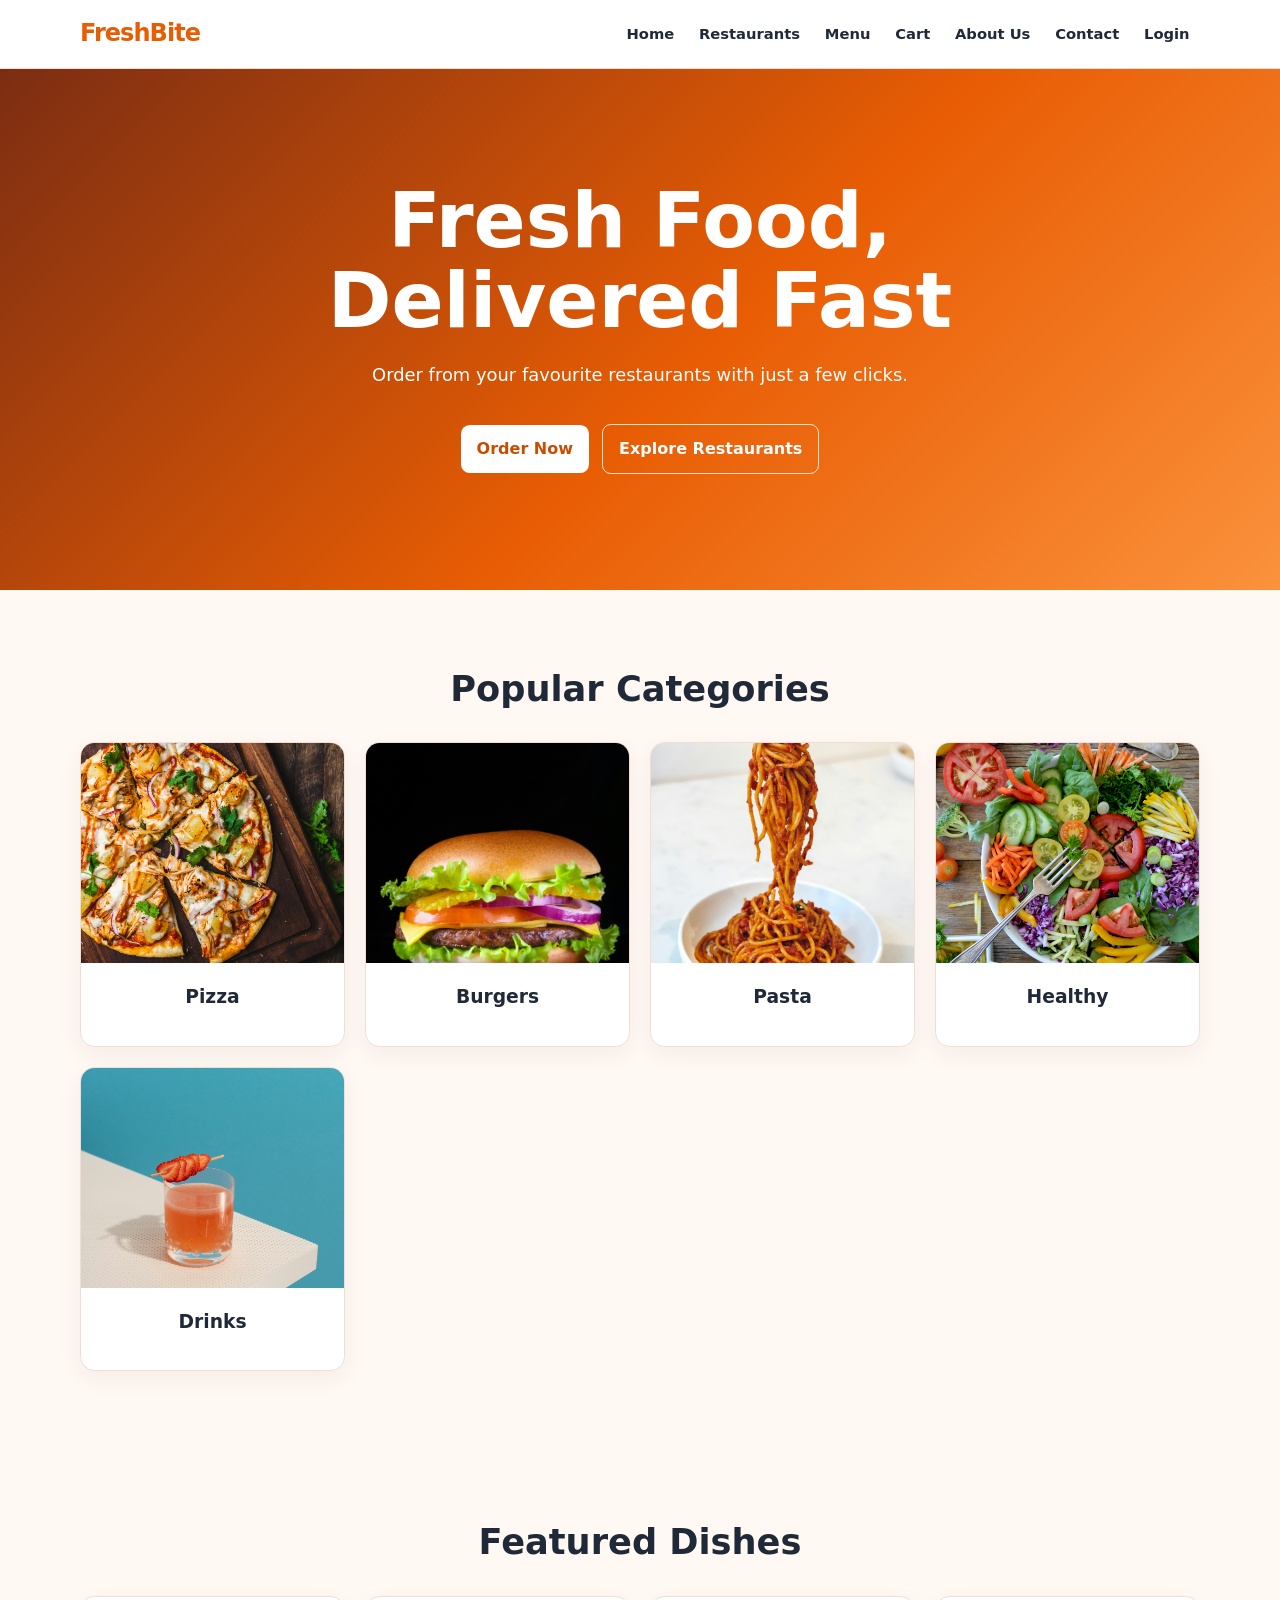
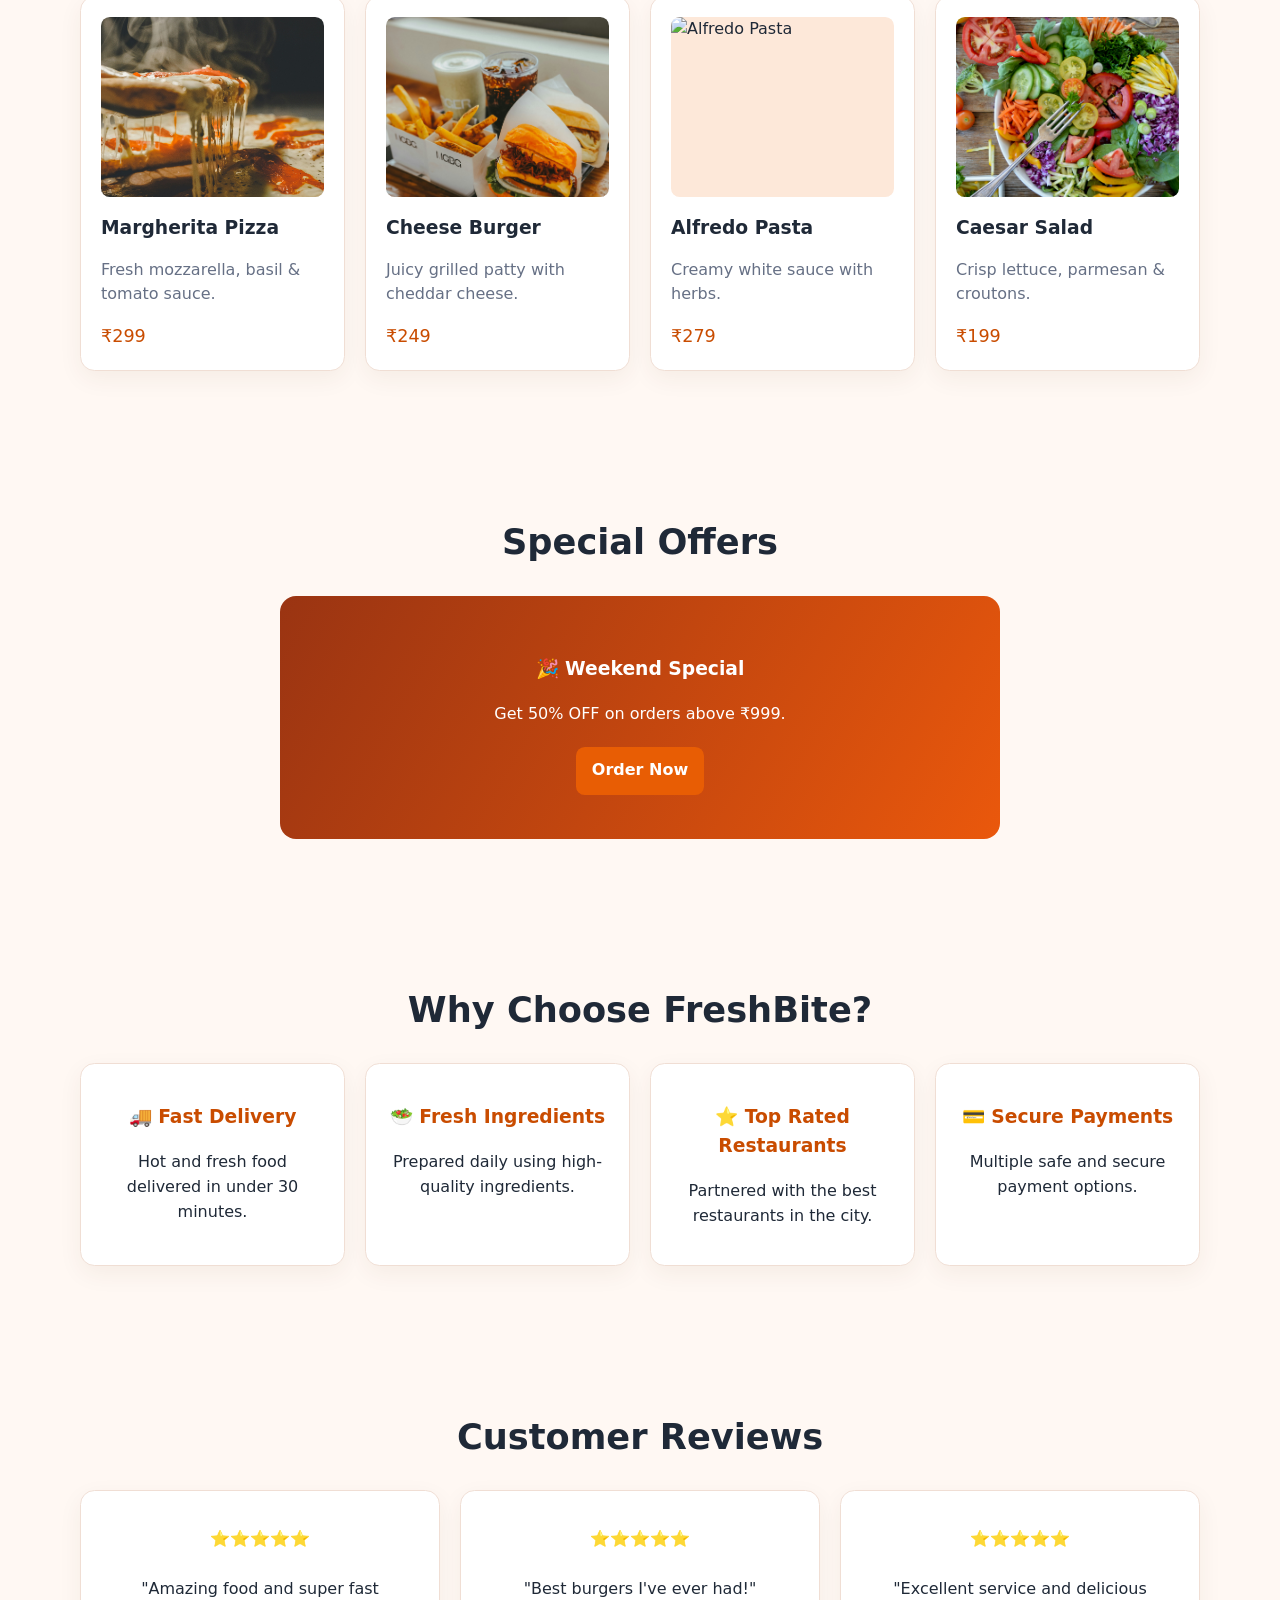
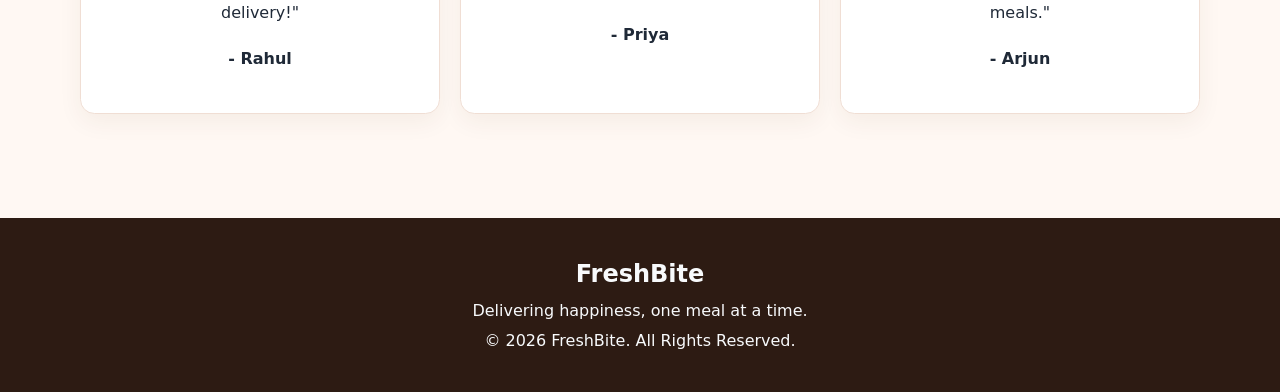
==== index.html @ dc87986f "Initial commit - FreshBite Food Ordering Website" ====
<!DOCTYPE html>
<html lang="en">
<head>
    <meta charset="UTF-8">
    <meta name="viewport" content="width=device-width, initial-scale=1.0">
    <title>FreshBite | Food Ordering</title>
    <link rel="stylesheet" href="style.css">
</head>
<div id="toast" class="toast">
    ✅ Item added to cart!
</div>
<body>
    <header>
        <nav>
            <h2>FreshBite</h2>
            <ul>
                <li><a href="index.html">Home</a></li>
                <li><a href="restaurants.html">Restaurants</a></li>
                <li><a href="menu.html">Menu</a></li>
                <li><a href="cart.html">Cart</a></li>
                <li><a href="about us.html">About Us</a></li>
                <li><a href="contact.html">Contact</a></li>
                <li><a href="login.html">Login</a></li>

            </ul>
        </nav>
    </header>
<section class="hero">

    <div class="hero-content">

        <h1>
            Fresh Food,
            Delivered Fast
        </h1>

        <p>

            Order from your favourite restaurants
            with just a few clicks.

        </p>

        <a href="menu.html">Order Now</a>

        <a href="restaurants.html">
            Explore Restaurants
        </a>

    </div>
</section>
<section class="categories">

    <h2>Popular Categories</h2>

    <div class="category-container">

        <div class="category-card">
            <img src="images/pizza.jpg" alt="Pizza">
            <h3>Pizza</h3>
        </div>

        <div class="category-card">
            <img src="images/burger.jpg" alt="Burger">
            <h3>Burgers</h3>
        </div>

        <div class="category-card">
            <img src="images/pasta.jpg" alt="Pasta">
            <h3>Pasta</h3>
        </div>

        <div class="category-card">
            <img src="images/salad.jpg" alt="Salad">
            <h3>Healthy</h3>
        </div>

        <div class="category-card">
            <img src="images/drinks.jpg" alt="Drinks">
            <h3>Drinks</h3>
        </div>

    </div>

</section>

<section class="featured">

    <h2>Featured Dishes</h2>

    <div class="food-container">

        <div class="food-card">
            <img src="images/pizza 2.jpg" alt="Margherita pizza">
            <h3>Margherita Pizza</h3>
            <p>Fresh mozzarella, basil & tomato sauce.</p>
            <span>₹299</span>
        </div>

        <div class="food-card">
            <img src="images/burgers with fries and drinks.jpg" alt="Cheeseburger">
            <h3>Cheese Burger</h3>
            <p>Juicy grilled patty with cheddar cheese.</p>
            <span>₹249</span>
        </div>

        <div class="food-card">
            <img src="images/alfredo pasta.jpg" alt="Alfredo Pasta">
            <h3>Alfredo Pasta</h3>
            <p>Creamy white sauce with herbs.</p>
            <span>₹279</span>
        </div>

        <div class="food-card">
            <img src="images/salad.jpg" alt="Caesar Salad">
            <h3>Caesar Salad</h3>
            <p>Crisp lettuce, parmesan & croutons.</p>
            <span>₹199</span>
        </div>

    </div>

</section>

<section class="offers">

    <h2>Special Offers</h2>

    <div class="offer-banner">

        <h3>🎉 Weekend Special</h3>

        <p>
            Get 50% OFF on orders above ₹999.
        </p>

        <a href="menu.html">Order Now</a>

    </div>

</section>

<section class="why-us">

    <h2>Why Choose FreshBite?</h2>

    <div class="features">

        <div class="feature-card">
            <h3>🚚 Fast Delivery</h3>
            <p>Hot and fresh food delivered in under 30 minutes.</p>
        </div>

        <div class="feature-card">
            <h3>🥗 Fresh Ingredients</h3>
            <p>Prepared daily using high-quality ingredients.</p>
        </div>

        <div class="feature-card">
            <h3>⭐ Top Rated Restaurants</h3>
            <p>Partnered with the best restaurants in the city.</p>
        </div>

        <div class="feature-card">
            <h3>💳 Secure Payments</h3>
            <p>Multiple safe and secure payment options.</p>
        </div>

    </div>

</section>
<section class="reviews">

    <h2>Customer Reviews</h2>

    <div class="review-container">

        <div class="review-card">
            <p>
                ⭐⭐⭐⭐⭐ <br><br>
                "Amazing food and super fast delivery!"
            </p>
            <h4>- Rahul</h4>
        </div>

        <div class="review-card">
            <p>
                ⭐⭐⭐⭐⭐ <br><br>
                "Best burgers I've ever had!"
            </p>
            <h4>- Priya</h4>
        </div>

        <div class="review-card">
            <p>
                ⭐⭐⭐⭐⭐ <br><br>
                "Excellent service and delicious meals."
            </p>
            <h4>- Arjun</h4>
        </div>

    </div>

</section>
<footer>

    <div class="footer-content">

        <h2>FreshBite</h2>

        <p>
            Delivering happiness, one meal at a time.
        </p>

        <p>
            © 2026 FreshBite. All Rights Reserved.
        </p>

    </div>

</footer>

<script src="script.js" defer></script>
</body>
</html>
---- style.css ----
:root {
  --brand: #e85d04;
  --brand-dark: #c94c00;
  --ink: #1f2937;
  --muted: #667085;
  --surface: #ffffff;
  --page: #fff8f3;
  --line: #f0ded4;
  font-family: Inter, ui-sans-serif, system-ui, -apple-system, BlinkMacSystemFont, "Segoe UI", sans-serif;
}

* { box-sizing: border-box; }
body { margin: 0; color: var(--ink); background: var(--page); line-height: 1.55; }
img { display: block; max-width: 100%; }
a { color: inherit; text-decoration: none; }


body { animation: page-enter .45s ease-out both; }
@keyframes page-enter {
  from { opacity: 0; transform: translateY(10px); }
  to { opacity: 1; transform: translateY(0); }
}

header { background: #fff; border-bottom: 1px solid var(--line); position: sticky; top: 0; z-index: 10; }
nav { width: min(1120px, calc(100% - 2rem)); min-height: 68px; margin: auto; display: flex; align-items: center; justify-content: space-between; gap: 1rem; }
nav h2 { margin: 0; color: var(--brand); letter-spacing: -.04em; }
nav ul { padding: 0; margin: 0; display: flex; flex-wrap: wrap; justify-content: flex-end; gap: .25rem; list-style: none; }
nav a { display: block; padding: .45rem .65rem; border-radius: .45rem; font-weight: 650; font-size: .92rem; }
nav a:hover, nav a:focus-visible { color: var(--brand); background: #fff0e8; outline: 0; }
nav a{
    transition: 0.3s;
}

nav a:hover{
    color:#ff6b35;
}


section { width: min(1120px, calc(100% - 2rem)); margin: 0 auto; padding: 4.5rem 0; }
section > h2 { margin: 0 0 1.6rem; text-align: center; font-size: clamp(1.65rem, 4vw, 2.2rem); }
.hero, .menu-hero, .restaurant-hero { width: 100%; max-width: none; padding: 7rem max(1rem, calc((100% - 1120px) / 2)); text-align: center; color: #fff; background: linear-gradient(135deg, #7c2d12, #e85d04 55%, #fb923c); }
.hero-content { max-width: 700px; margin: auto; }
.hero h1, .menu-hero h1, .restaurant-hero h1 { margin: 0; font-size: clamp(2.5rem, 7vw, 4.8rem); line-height: 1.04; }
.hero p, .menu-hero p, .restaurant-hero p { max-width: 570px; margin: 1.25rem auto 2rem; font-size: 1.12rem; }
.hero a, .offer-banner a, button, .restaurant-card a { display: inline-block; border: 0; border-radius: .55rem; padding: .72rem 1rem; margin: .25rem; background: var(--brand); color: #fff; font: inherit; font-weight: 750; cursor: pointer; }
.hero a { background: #fff; color: var(--brand-dark); }
.hero a + a { color: #fff; background: transparent; border: 1px solid rgba(255,255,255,.8); }
button:hover, .offer-banner a:hover, .restaurant-card a:hover { background: var(--brand-dark); }
button{
    transition:0.3s ease;
    cursor:pointer;
}

button:hover{
    background:#ff6b35;
    color:#fff;
    transform:translateY(-2px);
}

.category-container, .food-container, .features, .review-container, .restaurant-container { display: grid; grid-template-columns: repeat(auto-fit, minmax(210px, 1fr)); gap: 1.25rem; }
.review-card{
    transition:.3s;
}

.review-card:hover{
    transform:translateY(-5px);
    box-shadow:0 10px 20px rgba(0,0,0,.1);
}
.category-card, .food-card, .feature-card, .review-card, .restaurant-card, .profile-card, .address-card, .orders-card, .cart-item, .cart-summary { overflow: hidden; padding: 1.25rem; border: 1px solid var(--line); border-radius: .9rem; background: var(--surface); box-shadow: 0 8px 24px rgba(92, 43, 15, .06); }
.category-card { padding: 0 0 1rem; text-align: center; }
.category-card img, .food-card img, .restaurant-card img, .product-details > img, .cart-item img { width: 100%; height: 180px; object-fit: cover; border-radius: .55rem; background: #fde8d9; }
.category-card img { height: 220px; border-radius: 0; }
.food-card h3, .restaurant-card h3 { margin: 1rem 0 .35rem; }
.food-card p, .restaurant-card p { color: var(--muted); }
.food-card span, .food-card h4 { color: var(--brand-dark); font-size: 1.1rem; }
.food-card button { width: calc(100% - .5rem); margin-top: .6rem; }
.food-card{
    transition:0.3s ease;
}

.food-card:hover{
    transform:translateY(-8px);
    box-shadow:0 15px 30px rgba(0,0,0,.15);
}
.restaurant-card{
    transition:.3s;
}

.restaurant-card:hover{
    transform:scale(1.03);
    box-shadow:0 15px 25px rgba(0,0,0,.15);
}
.food-card img,
.restaurant-card img{
    transition:.4s;
}

.food-card:hover img,
.restaurant-card:hover img{
    transform:scale(1.08);
}

.offer-banner { max-width: 720px; margin: auto; padding: 2.5rem 1.5rem; border-radius: 1rem; text-align: center; color: #fff; background: linear-gradient(120deg, #9a3412, #ea580c); }
.feature-card, .review-card { text-align: center; }
.feature-card h3 { color: var(--brand-dark); }
.feature-card{
    transition:.3s;
}

.feature-card:hover{
    transform:translateY(-6px);
    background:#fff9f5;
}
.menu-categories, .search-section { padding-top: 2rem; padding-bottom: 0; text-align: center; }
.search-section input { max-width: 560px; background: #fff; }
.restaurant-card[hidden] { display: none; }
.restaurants { padding-top: 3rem; }
.restaurants > h2 { color: var(--brand-dark); }
.search-section { max-width: 700px; }
.search-section input { padding: .9rem 1rem; border: 2px solid var(--line); box-shadow: 0 8px 20px rgba(92, 43, 15, .08); }
.search-section input:focus { border-color: var(--brand); box-shadow: 0 0 0 4px rgba(232, 93, 4, .14); }
#search-message { min-height: 1.55rem; margin: .65rem 0 0; color: var(--brand-dark); font-weight: 650; }
.restaurant-card { border-top: 4px solid #fb923c; }
.restaurant-card p:nth-of-type(2) { color: #b54708; font-weight: 750; }
.menu-categories button { background: #fff; border: 1px solid var(--line); color: var(--brand-dark); }
.menu-categories button:first-child, .menu-categories button:hover { background: var(--brand); color: #fff; }
.menu-items { display: grid; grid-template-columns: repeat(auto-fit, minmax(235px, 1fr)); gap: 1.25rem; }

.about, .contact, .login, .account, .checkout, .cart, .product-details { max-width: 800px; }
.about, .contact, .login, .checkout, .account, .cart { background: transparent; }
.about > *, .contact > *, .login > *, .checkout > *, .account > *, .cart > * { margin-left: auto; margin-right: auto; }
form { max-width: 620px; padding: 1.5rem; border: 1px solid var(--line); border-radius: .9rem; background: #fff; }
label { display: block; margin: .9rem 0 .35rem; font-weight: 650; }
input, textarea { width: 100%; padding: .75rem; border: 1px solid #d6c2b6; border-radius: .5rem; font: inherit; }
input[type="radio"] { width: auto; margin-right: .4rem; }
form button { margin: 1.2rem 0 0; }
.profile-card, .address-card, .orders-card { margin-bottom: 1rem; }
.cart-item { display: grid; grid-template-columns: 140px 1fr; gap: 1rem; margin-bottom: 1rem; }
.cart-item img { height: 120px; }
.cart-summary { max-width: 380px; margin-left: auto; }
.product-details { display: grid; grid-template-columns: minmax(0, 1fr) minmax(0, 1fr); gap: 2rem; align-items: center; }
.product-details > img { height: 360px; }

footer { margin-top: 2rem; padding: 2rem 1rem; text-align: center; color: #f8fafc; background: #2d1b13; }
footer p, footer h2 { margin: .35rem 0; }

@media (max-width: 640px) {
  nav { padding: .75rem 0; align-items: flex-start; flex-direction: column; }
  nav ul { justify-content: flex-start; }
  section { padding: 3rem 0; }
  .hero, .menu-hero, .restaurant-hero { padding-top: 5rem; padding-bottom: 5rem; }
  .cart-item, .product-details { grid-template-columns: 1fr; }
  .cart-item img, .product-details > img { height: 240px; }
}
.social-icons a{
    transition:.3s;
}

.social-icons a:hover{
    color:#ff6b35;
    transform:scale(1.2);
}
.logo{
    transition:.3s;
}

.logo:hover{
    transform:scale(1.05);
}
input,
select,
textarea{
    transition:.3s;
}

input:focus,
select:focus,
textarea:focus{
    border-color:#ff6b35;
    box-shadow:0 0 8px rgba(255,107,53,.3);
    outline:none;
}
.cart-summary{
    transition:.3s;
}

.cart-summary:hover{
    box-shadow:0 15px 25px rgba(0,0,0,.12);
}

.toast{
    position:fixed;
    top:20px;
    right:20px;
    background:#ff6b35;
    color:#fff;
    padding:15px 25px;
    border-radius:8px;
    font-weight:600;
    opacity:0;
    visibility:hidden;
    transform:translateX(120%);
    transition:.4s;
    z-index:9999;
}

.toast.show{
    opacity:1;
    visibility:visible;
    transform:translateX(0);
}


@media (prefers-reduced-motion: reduce) {
  *, *::before, *::after { animation-duration: .01ms !important; animation-iteration-count: 1 !important; transition-duration: .01ms !important; scroll-behavior: auto !important; }
}
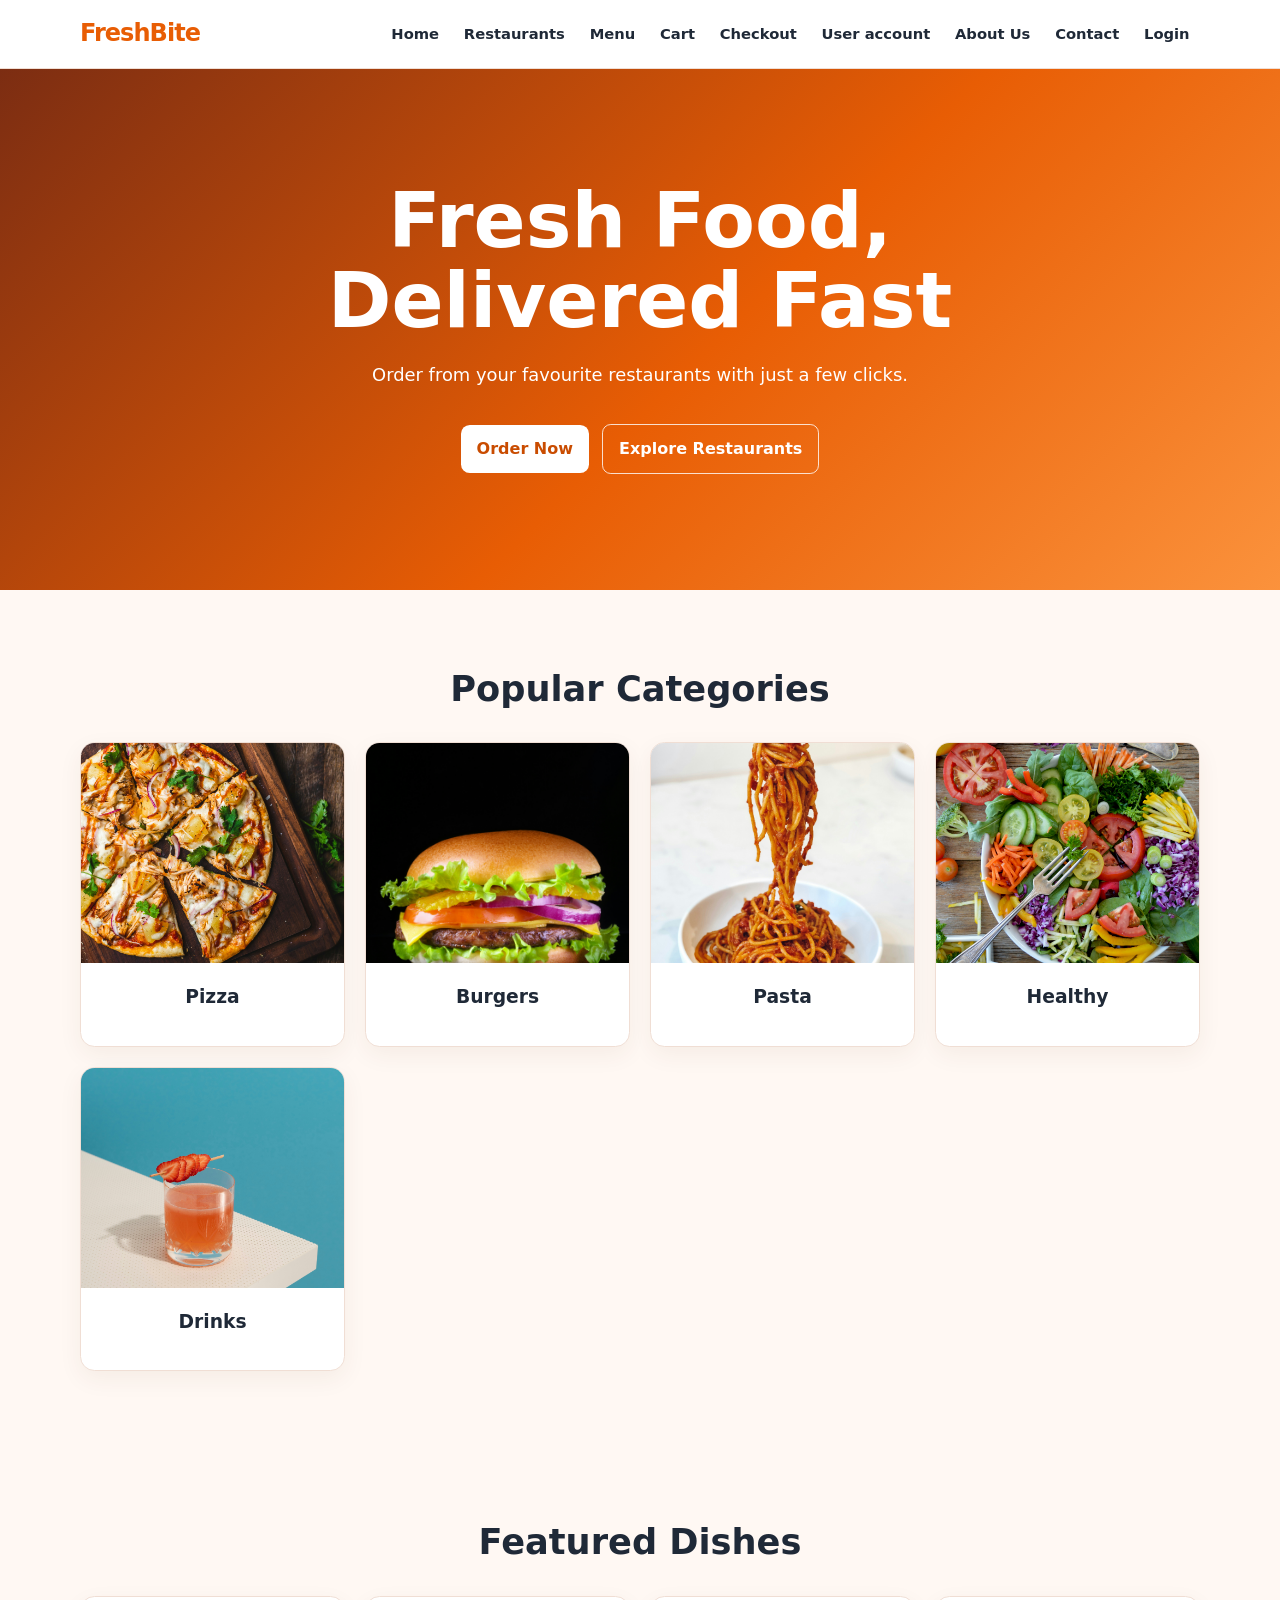
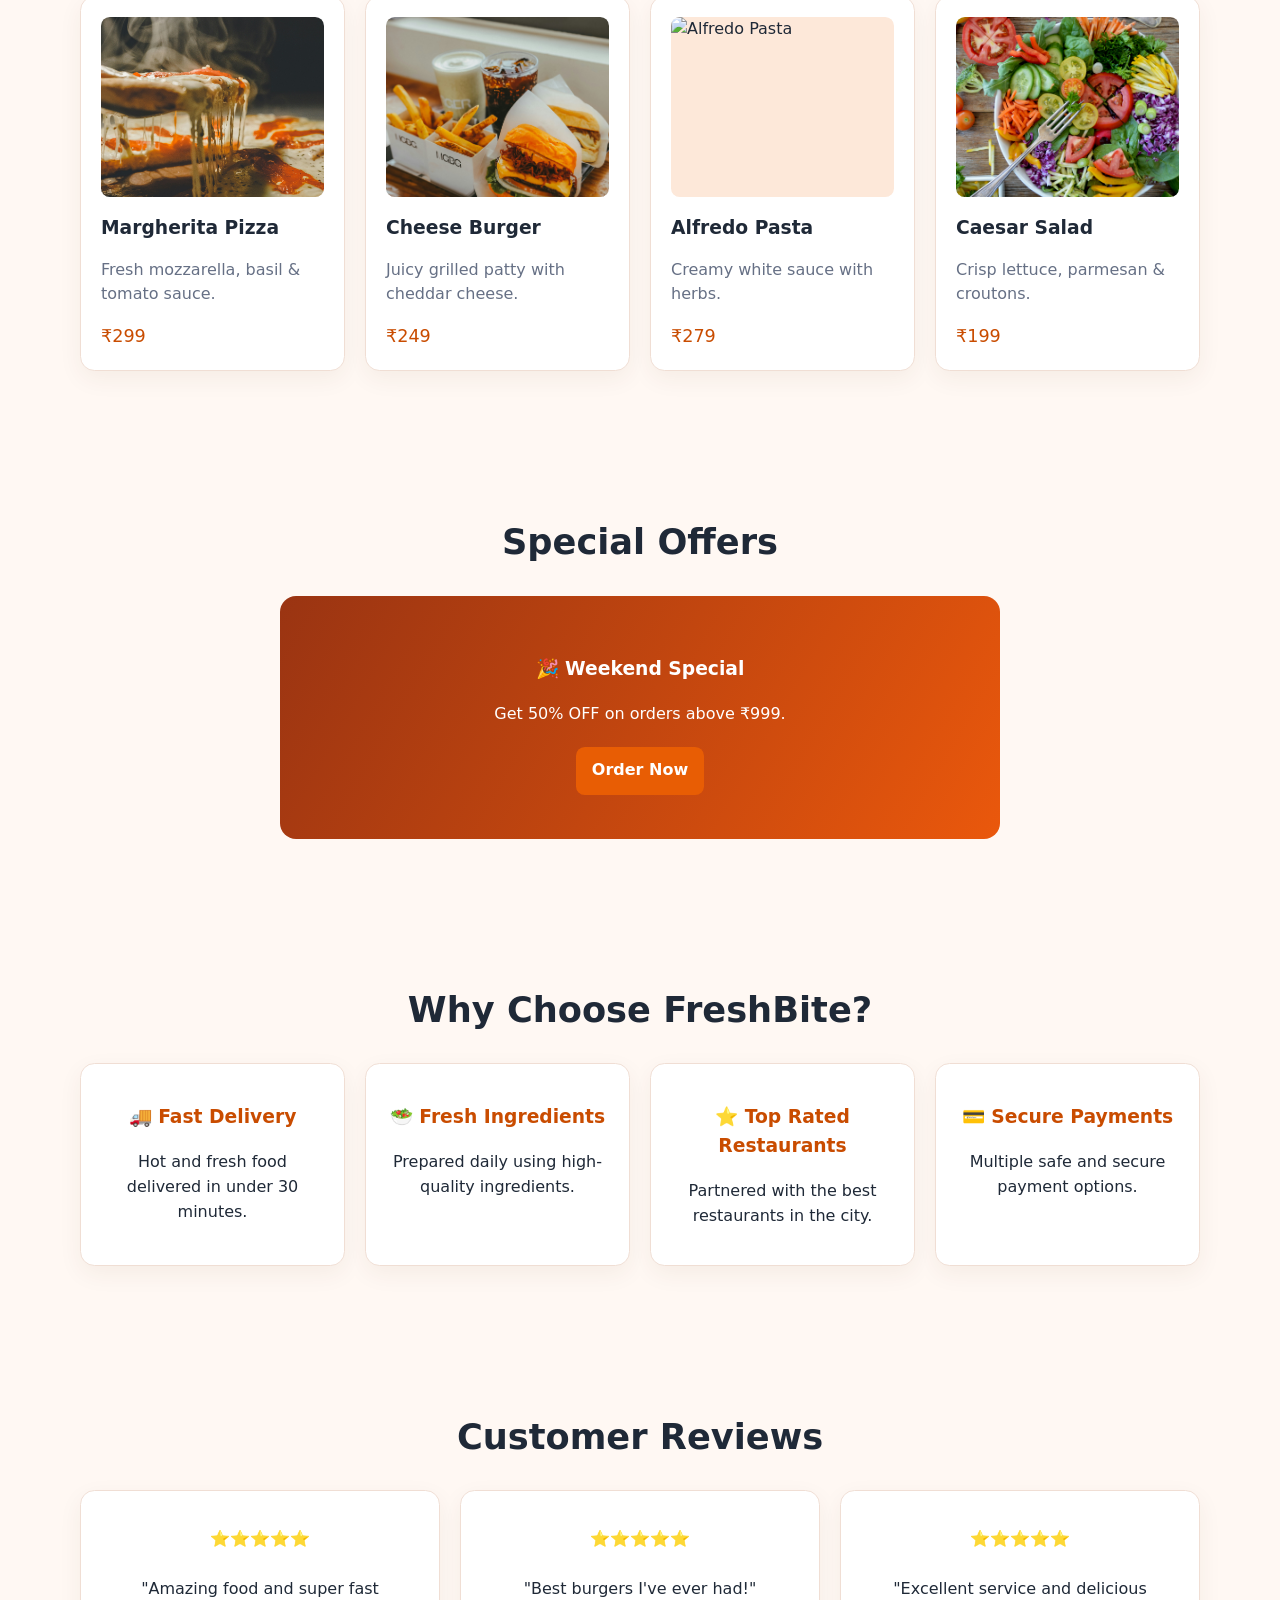
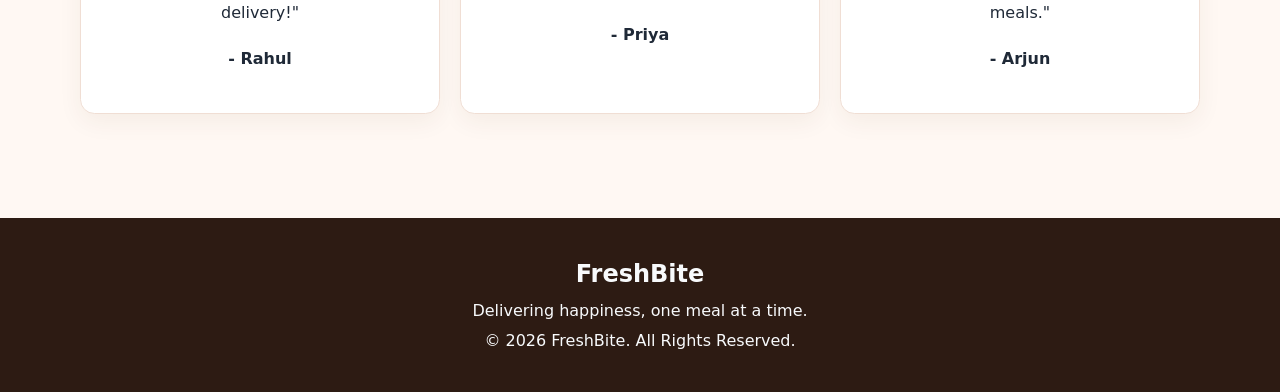
==== commit 0dec21a3: "added checkout and user account pages" ====
--- a/index.html
+++ b/index.html
@@ -18,9 +18,12 @@
                 <li><a href="restaurants.html">Restaurants</a></li>
                 <li><a href="menu.html">Menu</a></li>
                 <li><a href="cart.html">Cart</a></li>
+                <li><a href="checkout.html">Checkout</a></li>
+                <li><a href="user account.html">User account</a></li>
                 <li><a href="about us.html">About Us</a></li>
                 <li><a href="contact.html">Contact</a></li>
-                <li><a href="login.html">Login</a></li>
+                <li><a href="login.html">Login</a></li></ul>
+
 
             </ul>
         </nav>
